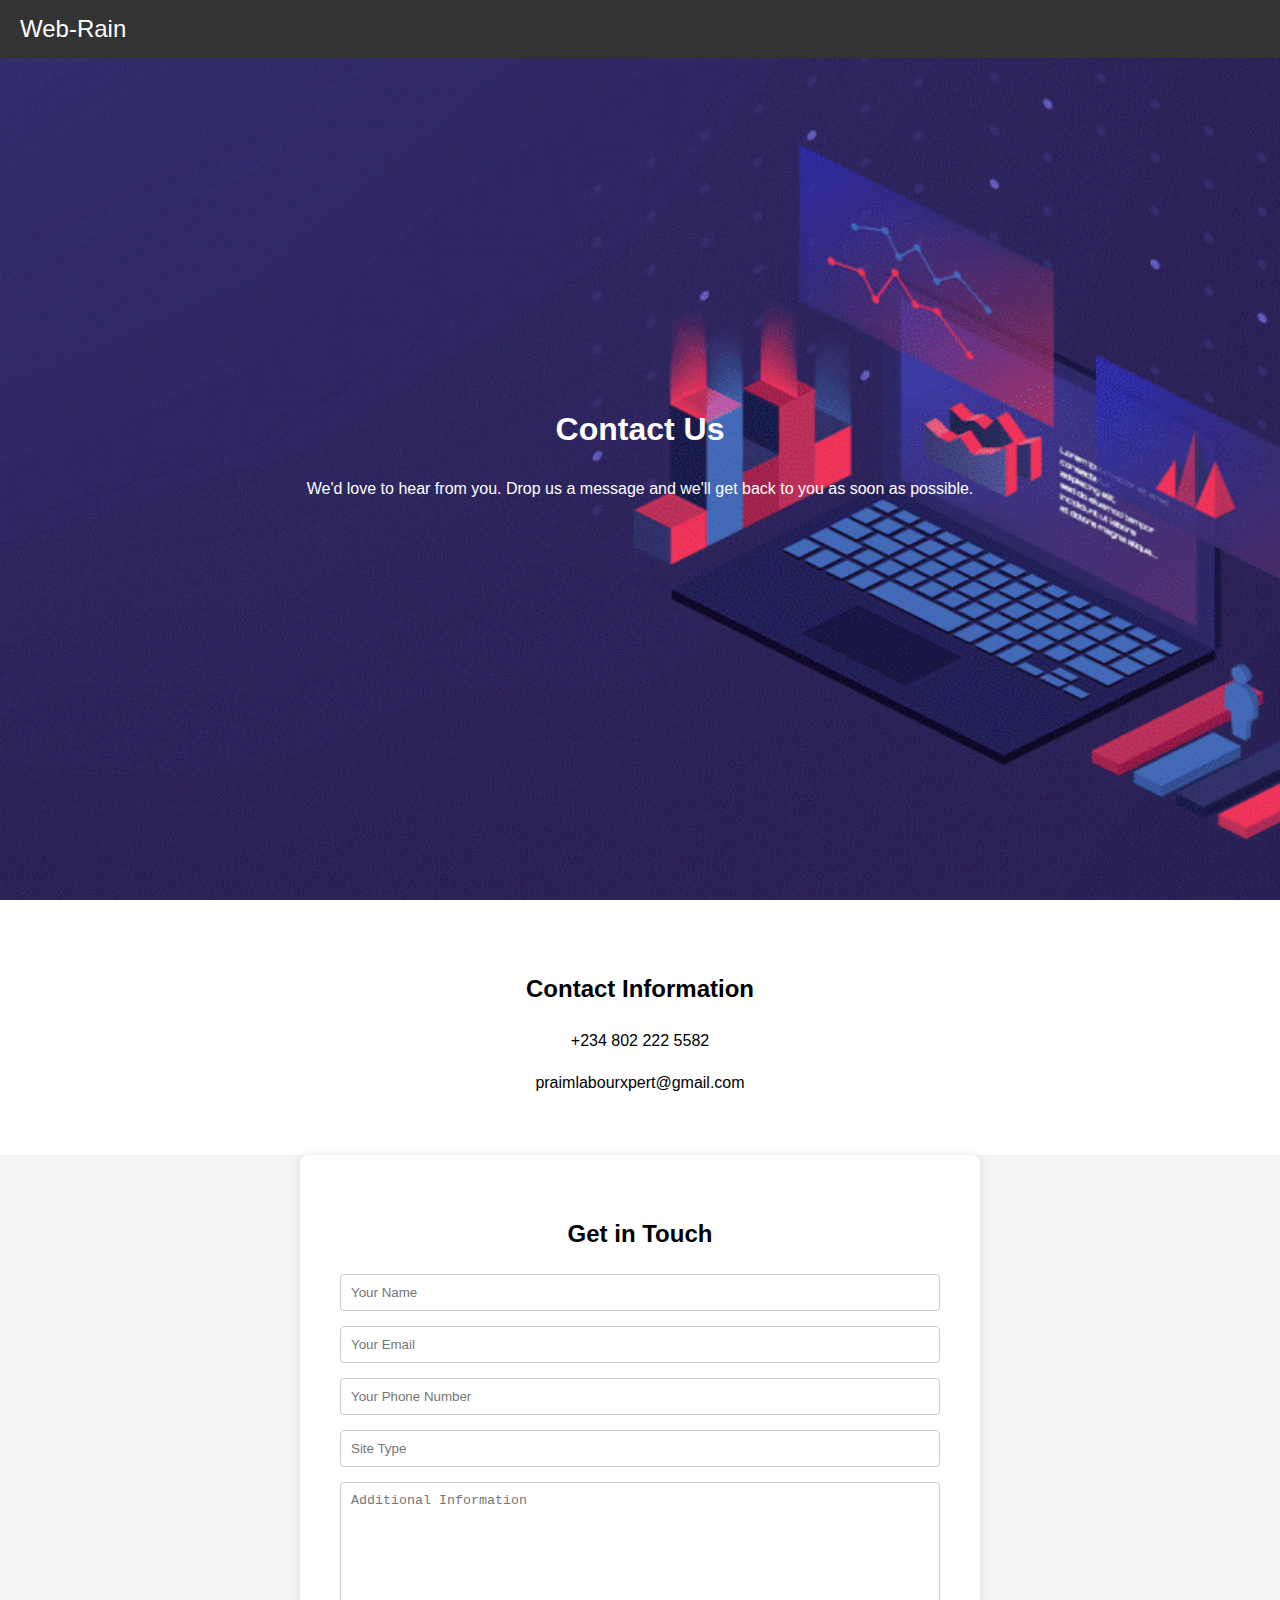
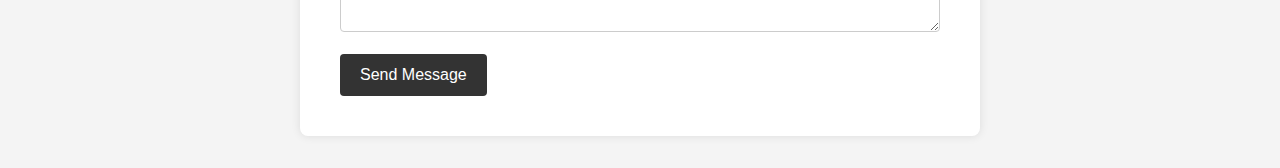
==== contact.html @ babb51e3 "Add files via upload" ====
<!DOCTYPE html>
<html lang="en">
<head>
    <meta charset="UTF-8">
    <meta name="viewport" content="width=device-width, initial-scale=1.0">
    <title>Contact Us</title>
    <link rel="stylesheet" href="contact.css">
</head>
<body>
    <header>
        <div class="logo">Web-Rain</div>
        <nav>
            <ul>
            </ul>
        </nav>
    </header>
    
    <section class="hero">
        <div class="hero-content">
            <h1>Contact Us</h1>
            <p>We'd love to hear from you. Drop us a message and we'll get back to you as soon as possible.</p>
        </div>
    </section>
    
    <section class="contact-info">
        <div>
            <h2>Contact Information</h2>
            <p><i class="fa fa-phone"></i> +234 802 222 5582</p>
            <p><i class="fa fa-envelope"></i> praimlabourxpert@gmail.com</p>
        </div>
    </section>
    
    <section class="contact-form">
        <h2>Get in Touch</h2>
        <form action="https://formsubmit.co/ochiaghakella15@gmail.com" method="post">
            <input type="text" name="name" placeholder="Your Name" required>
            <input type="email" name="email" placeholder="Your Email" required>
            <input type="number" name="number" placeholder="Your Phone Number" required>
            <input type="text" name="subject" placeholder="Site Type" required>
            <textarea name="message" placeholder="Additional Information" required></textarea>
            <input type="hidden" name="_next" value="https://kellbie.github.io/Contact-Us/thanks.html">
            <input type="hidden" name="_autoresponse" value="Thank You For Submitting. We would get back to you as soon as we can.">  
            <button type="submit">Send Message</button>
        </form>
    </section>
    
    <footer>
        <ul class="social-links">
            <li><a href="#"><i class="fa fa-facebook"></i></a></li>
            <li><a href="#"><i class="fa fa-twitter"></i></a></li>
            <li><a href="#"><i class="fa fa-linkedin"></i></a></li>
            <li><a href="#"><i class="fa fa-instagram"></i></a></li>
        </ul>
    </footer>
</body>
</html>
---- contact.css ----
/* Basic CSS for structure and styling */

body {
    font-family: Arial, sans-serif;
    line-height: 1.6;
    background-color: #f4f4f4;
    margin: 0;
    padding: 0;
}

header {
    background-color: #333;
    color: #fff;
    padding: 10px 0;
    display: flex;
    justify-content: space-between;
    align-items: center;
    position: fixed;
    width: 100%;
    top: 0;
    z-index: 1000;
}

.logo {
    font-size: 1.5rem;
    margin-left: 20px;
}

nav ul {
    list-style-type: none;
    margin: 0;
    padding: 0;
    display: flex;
}

nav ul li {
    margin: 0 10px;
}

nav ul li a {
    color: #fff;
    text-decoration: none;
    padding: 10px 15px;
    display: block;
}

.hero {
    background: url('backgrod.gif') center/cover no-repeat;
    height: 100vh;
    display: flex;
    justify-content: center;
    align-items: center;
    text-align: center;
    color: #fff;
}

.hero-content {
    max-width: 800px;
    padding: 20px;
}

.contact-info {
    background-color: #fff;
    padding: 50px 0;
    text-align: center;
}

.contact-info h2 {
    margin-bottom: 20px;
}

.contact-info p {
    margin-bottom: 10px;
}

.contact-form {
    max-width: 600px;
    margin: 0 auto;
    padding: 40px;
    background-color: #fff;
    border-radius: 8px;
    box-shadow: 0 0 10px rgba(0,0,0,0.1);
}

.contact-form h2 {
    text-align: center;
    margin-bottom: 20px;
}

.contact-form input,
.contact-form textarea {
    width: 100%;
    padding: 10px;
    margin-bottom: 15px;
    border: 1px solid #ccc;
    border-radius: 4px;
    box-sizing: border-box;
}

.contact-form textarea {
    height: 150px;
}

.contact-form button {
    background-color: #333;
    color: #fff;
    padding: 12px 20px;
    border: none;
    border-radius: 4px;
    cursor: pointer;
    font-size: 1rem;
    transition: background-color 0.3s ease;
}

.contact-form button:hover {
    background-color: #555;
}

.social-links {
    list-style-type: none;
    padding: 0;
    display: flex;
    justify-content: center;
}

.social-links li {
    margin: 0 10px;
}

.social-links li a {
    color: #333;
    font-size: 1.5rem;
    text-decoration: none;
}
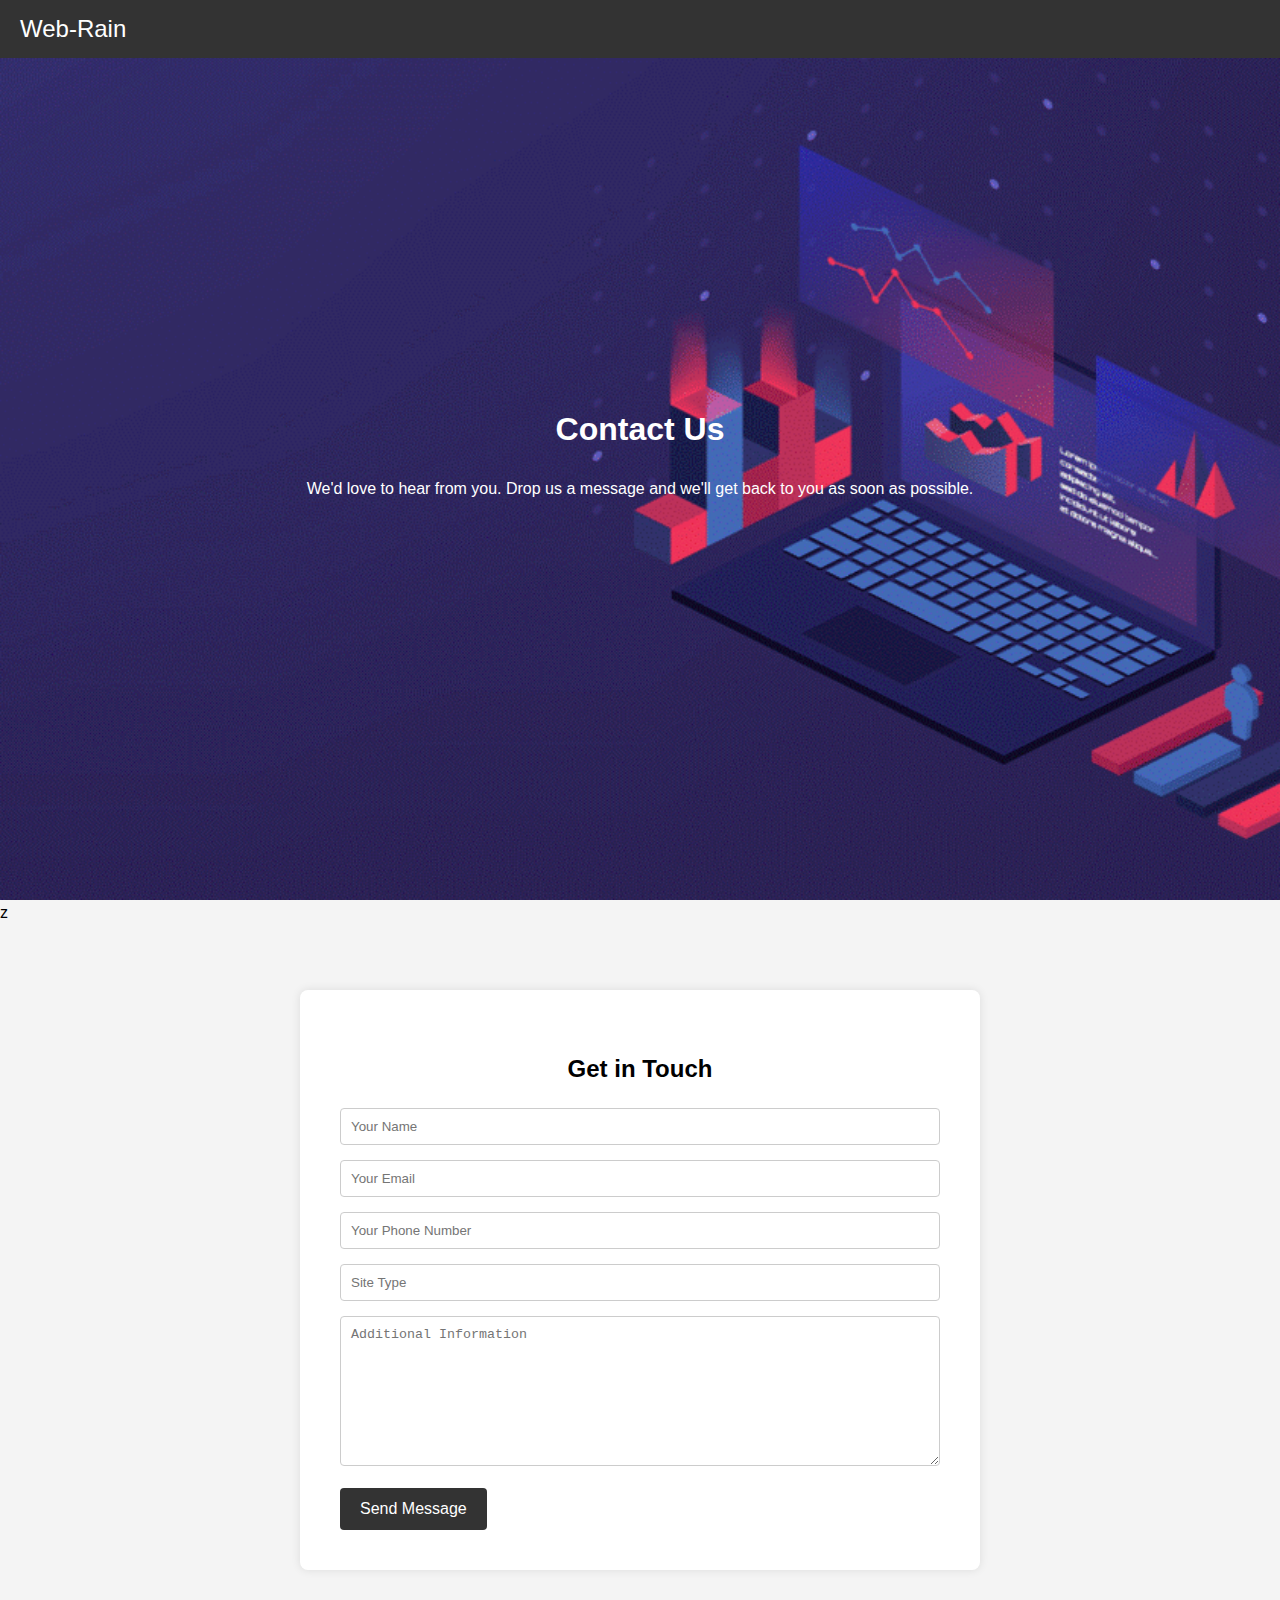
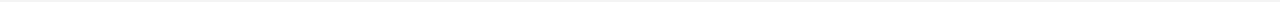
==== commit 39286148: "Add files via upload" ====
--- a/contact.html
+++ b/contact.html
@@ -21,16 +21,9 @@
             <p>We'd love to hear from you. Drop us a message and we'll get back to you as soon as possible.</p>
         </div>
     </section>
+    z
     
-    <section class="contact-info">
-        <div>
-            <h2>Contact Information</h2>
-            <p><i class="fa fa-phone"></i> +234 802 222 5582</p>
-            <p><i class="fa fa-envelope"></i> praimlabourxpert@gmail.com</p>
-        </div>
-    </section>
-    
-    <section class="contact-form">
+    <section class="contact-form" style="margin-top: 5%;">
         <h2>Get in Touch</h2>
         <form action="https://formsubmit.co/ochiaghakella15@gmail.com" method="post">
             <input type="text" name="name" placeholder="Your Name" required>
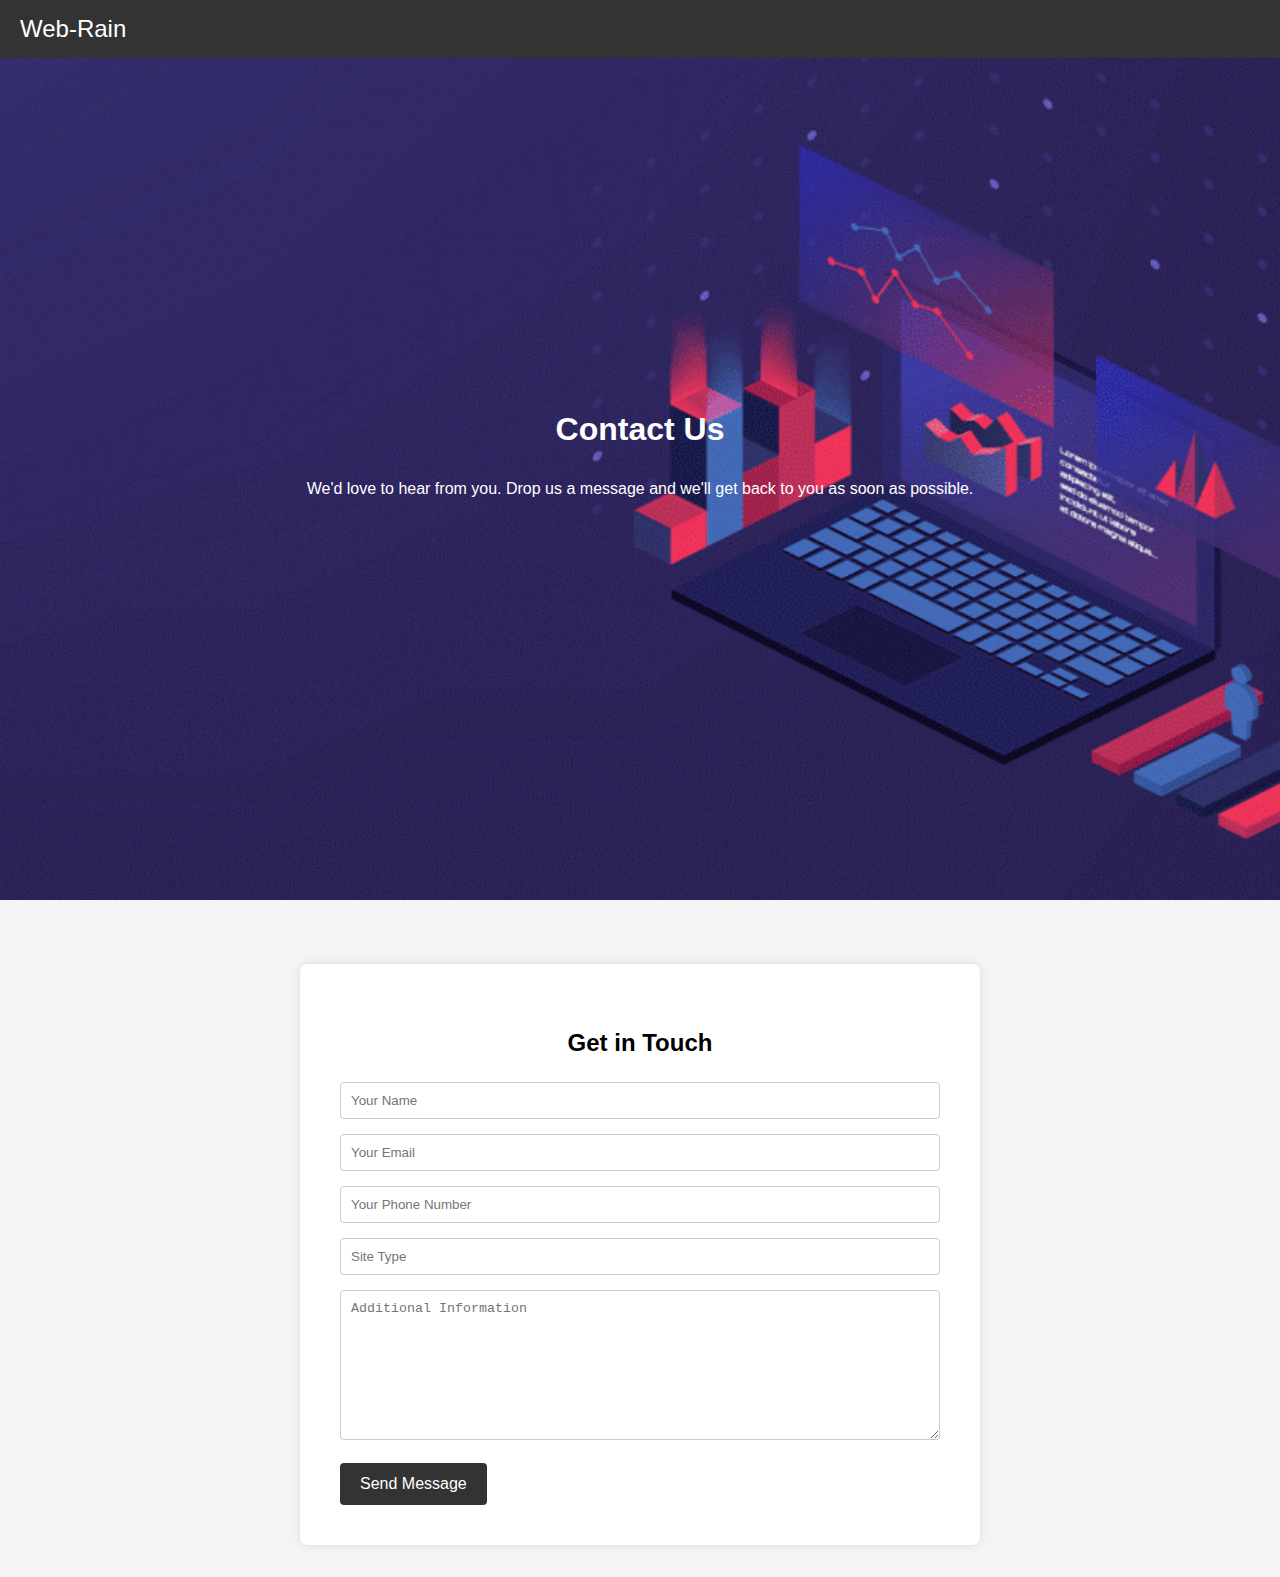
==== commit 302f5904: "Add files via upload" ====
--- a/contact.html
+++ b/contact.html
@@ -21,7 +21,6 @@
             <p>We'd love to hear from you. Drop us a message and we'll get back to you as soon as possible.</p>
         </div>
     </section>
-    z
     
     <section class="contact-form" style="margin-top: 5%;">
         <h2>Get in Touch</h2>
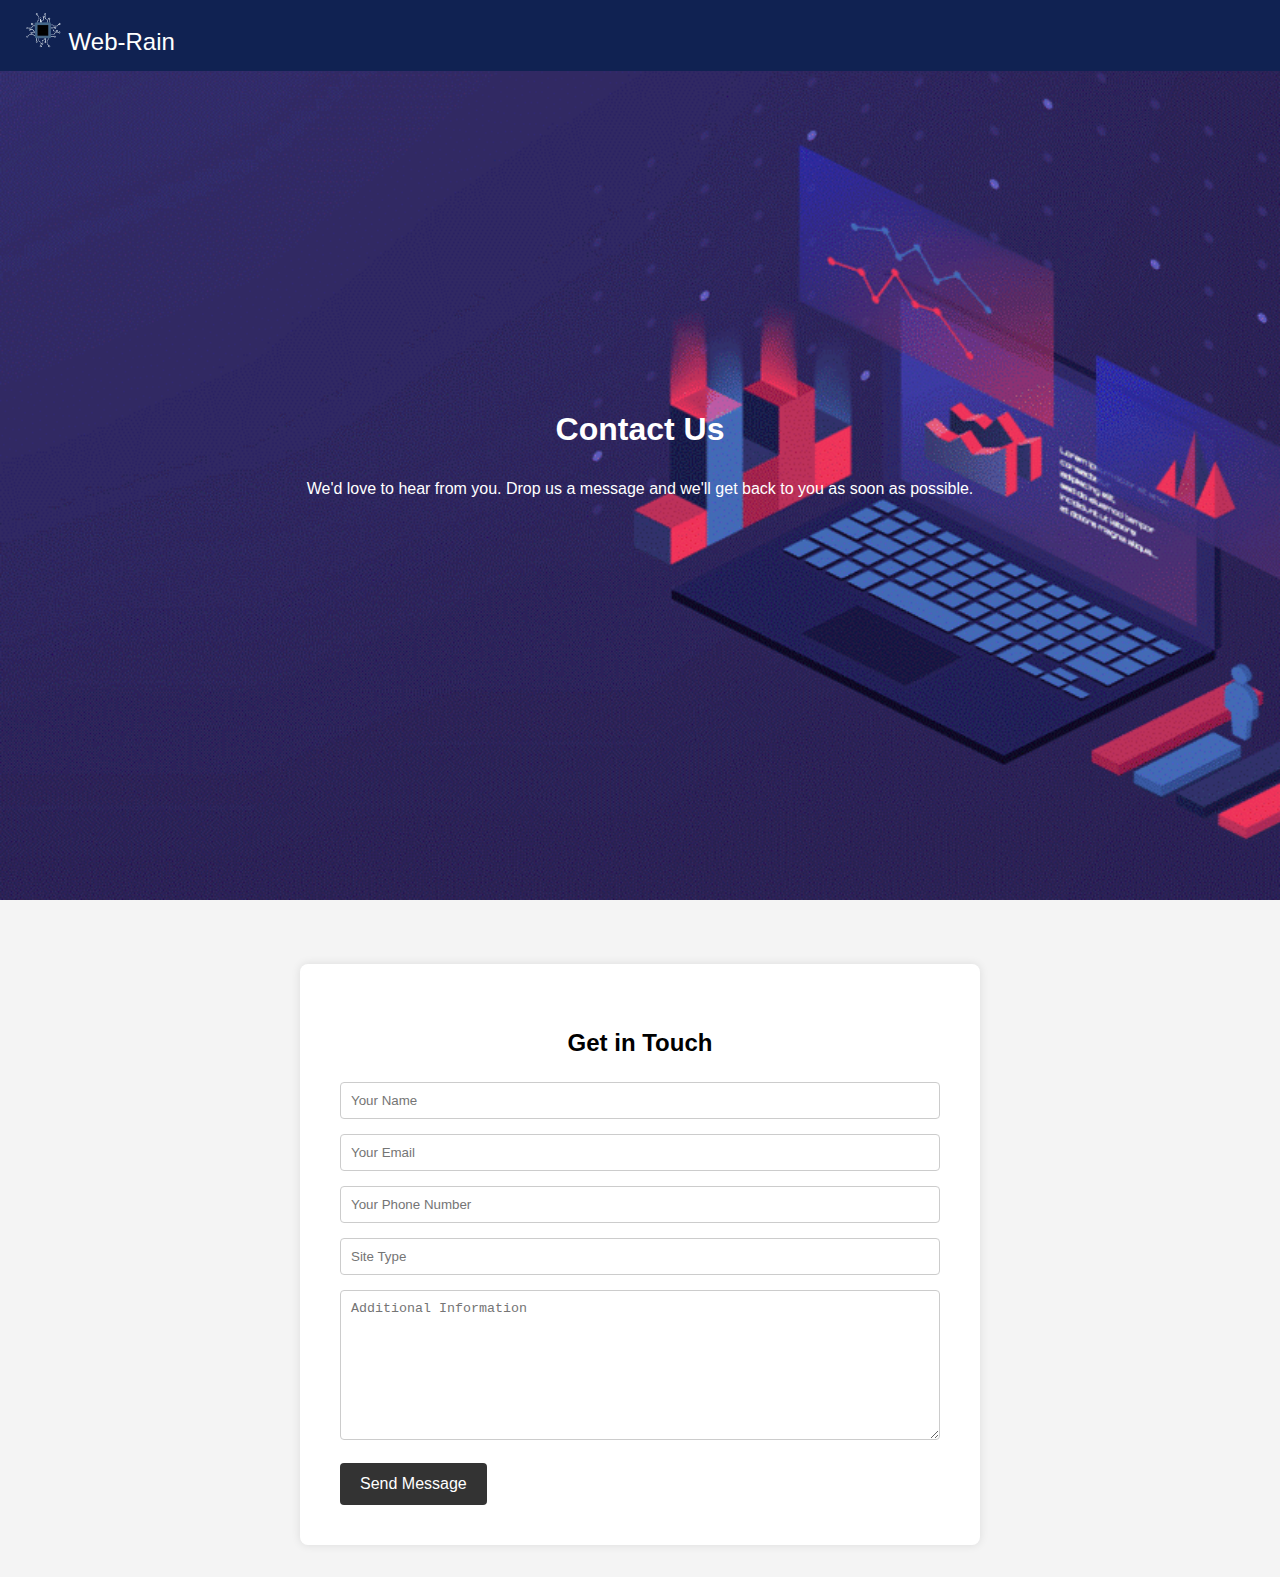
==== commit 1648c111: "Add files via upload" ====
--- a/contact.html
+++ b/contact.html
@@ -5,10 +5,11 @@
     <meta name="viewport" content="width=device-width, initial-scale=1.0">
     <title>Contact Us</title>
     <link rel="stylesheet" href="contact.css">
+    <link rel="shortcut icon" href="icon 3.png" type="image/x-icon">
 </head>
 <body>
     <header>
-        <div class="logo">Web-Rain</div>
+        <div class="logo"><img src="icon2.png" style="width:10%; padding-top: -1%;"> Web-Rain</div>
         <nav>
             <ul>
             </ul>
--- a/contact.css
+++ b/contact.css
@@ -9,7 +9,7 @@
 }
 
 header {
-    background-color: #333;
+    background-color:#102252;
     color: #fff;
     padding: 10px 0;
     display: flex;
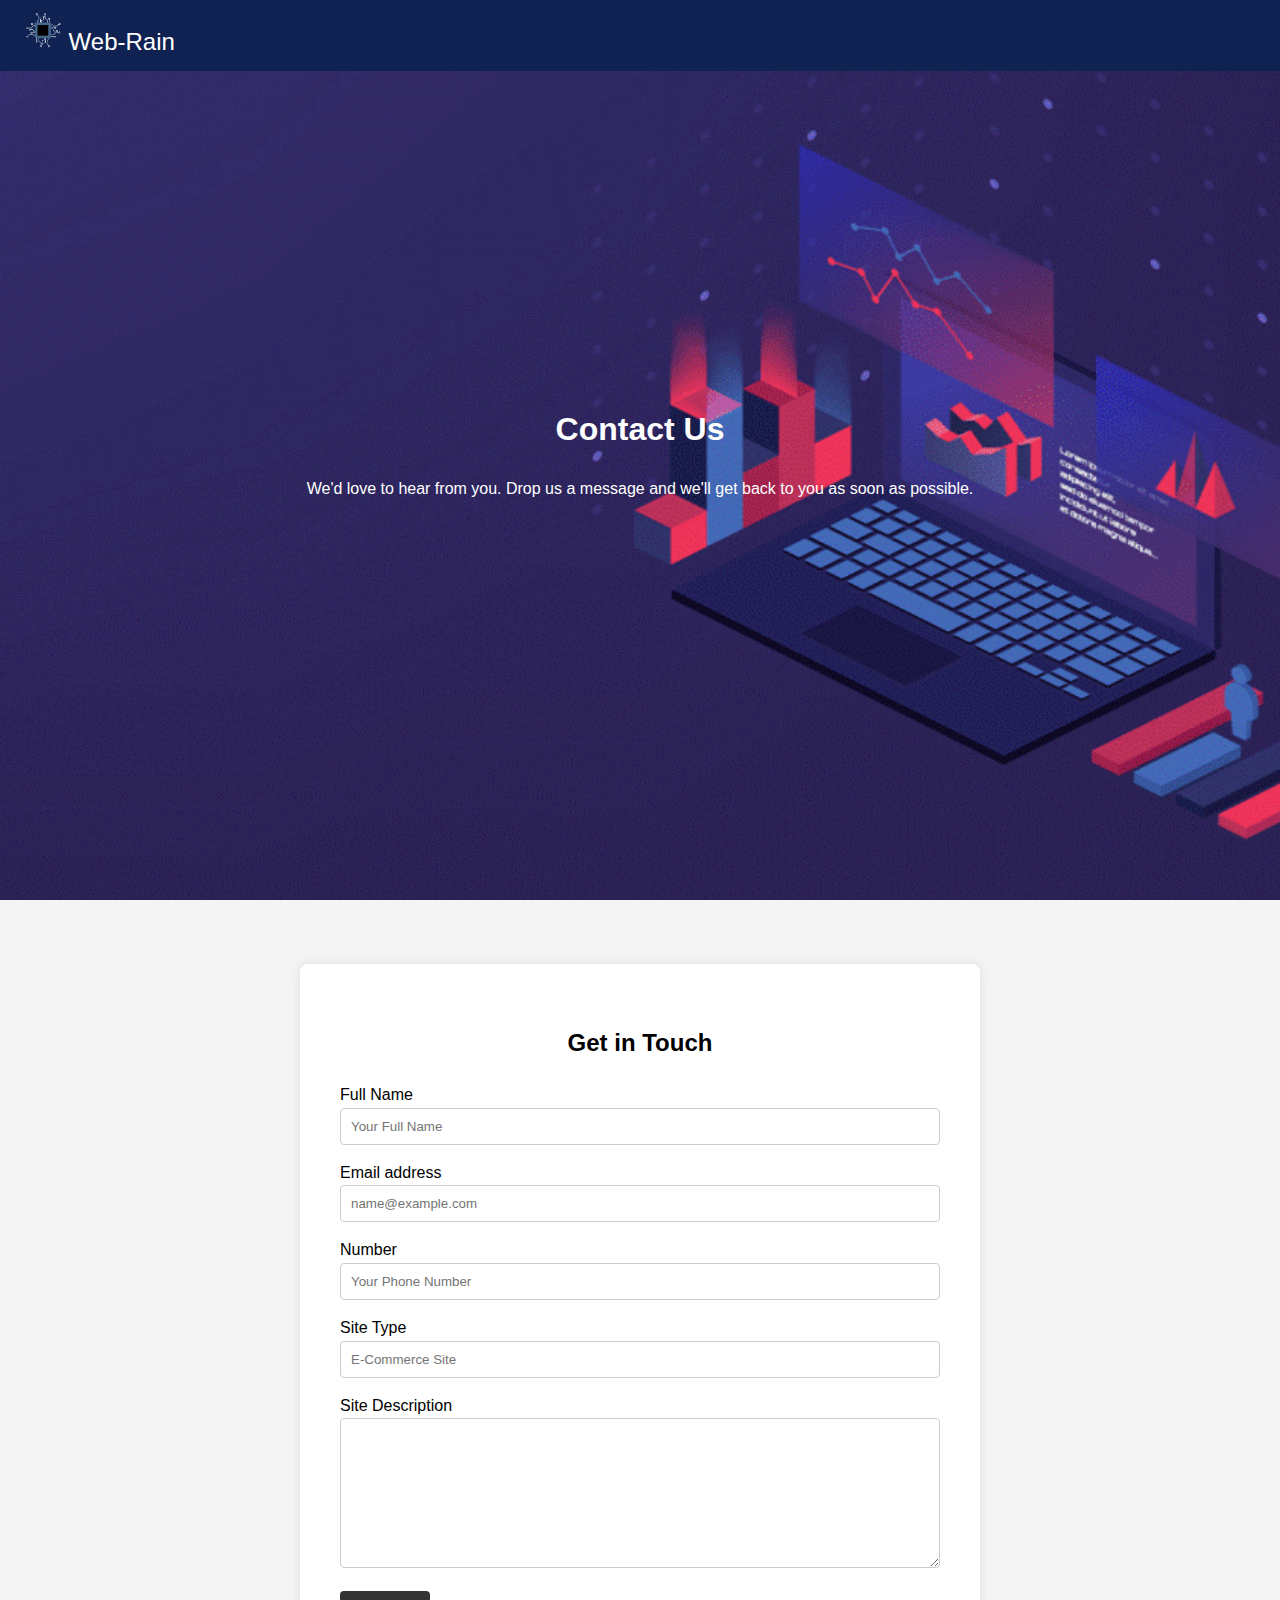
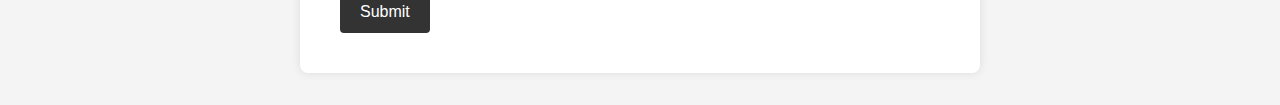
==== commit a2d7731c: "Add files via upload" ====
--- a/contact.html
+++ b/contact.html
@@ -24,17 +24,31 @@
     </section>
     
     <section class="contact-form" style="margin-top: 5%;">
+        <form method="post" action="https://formsubmit.co/ochiaghakella15@gmail.com">
         <h2>Get in Touch</h2>
-        <form action="https://formsubmit.co/ochiaghakella15@gmail.com" method="post">
-            <input type="text" name="name" placeholder="Your Name" required>
-            <input type="email" name="email" placeholder="Your Email" required>
-            <input type="number" name="number" placeholder="Your Phone Number" required>
-            <input type="text" name="subject" placeholder="Site Type" required>
-            <textarea name="message" placeholder="Additional Information" required></textarea>
-            <input type="hidden" name="_next" value="https://kellbie.github.io/Contact-Us/thanks.html">
-            <input type="hidden" name="_autoresponse" value="Thank You For Submitting. We would get back to you as soon as we can.">  
-            <button type="submit">Send Message</button>
-        </form>
+
+        <div class="mb-3">
+            <label for="exampleFormControlInput1" class="form-label">Full Name</label>
+            <input type="text" class="form-control" id="exampleFormControlInput1" placeholder="Your Full Name" name="Full Name">
+          </div>
+          <div class="mb-3">
+            <label for="exampleFormControlInput1" class="form-label">Email address</label>
+            <input type="email" class="form-control" id="exampleFormControlInput1" placeholder="name@example.com" name="User Email">
+          </div>
+          <div class="mb-3">
+            <label for="exampleFormControlInput1" class="form-label">Number</label>
+            <input type="Number" class="form-control" id="exampleFormControlInput1" placeholder="Your Phone Number" name="User Phone Number">
+          </div>
+        <div class="mb-3">
+            <label for="exampleFormControlInput1" class="form-label">Site Type</label>
+            <input type="text" class="form-control" id="exampleFormControlInput1" placeholder="E-Commerce Site" name="Site Type">
+          </div>
+          <div class="mb-3">
+            <label for="exampleFormControlTextarea1" class="form-label">Site Description</label>
+            <textarea class="form-control" id="exampleFormControlTextarea1" rows="3" name="Site Description"></textarea>
+          </div>
+          <button type="submit" class="btn btn-primary">Submit</button>
+          </form>
     </section>
     
     <footer>
